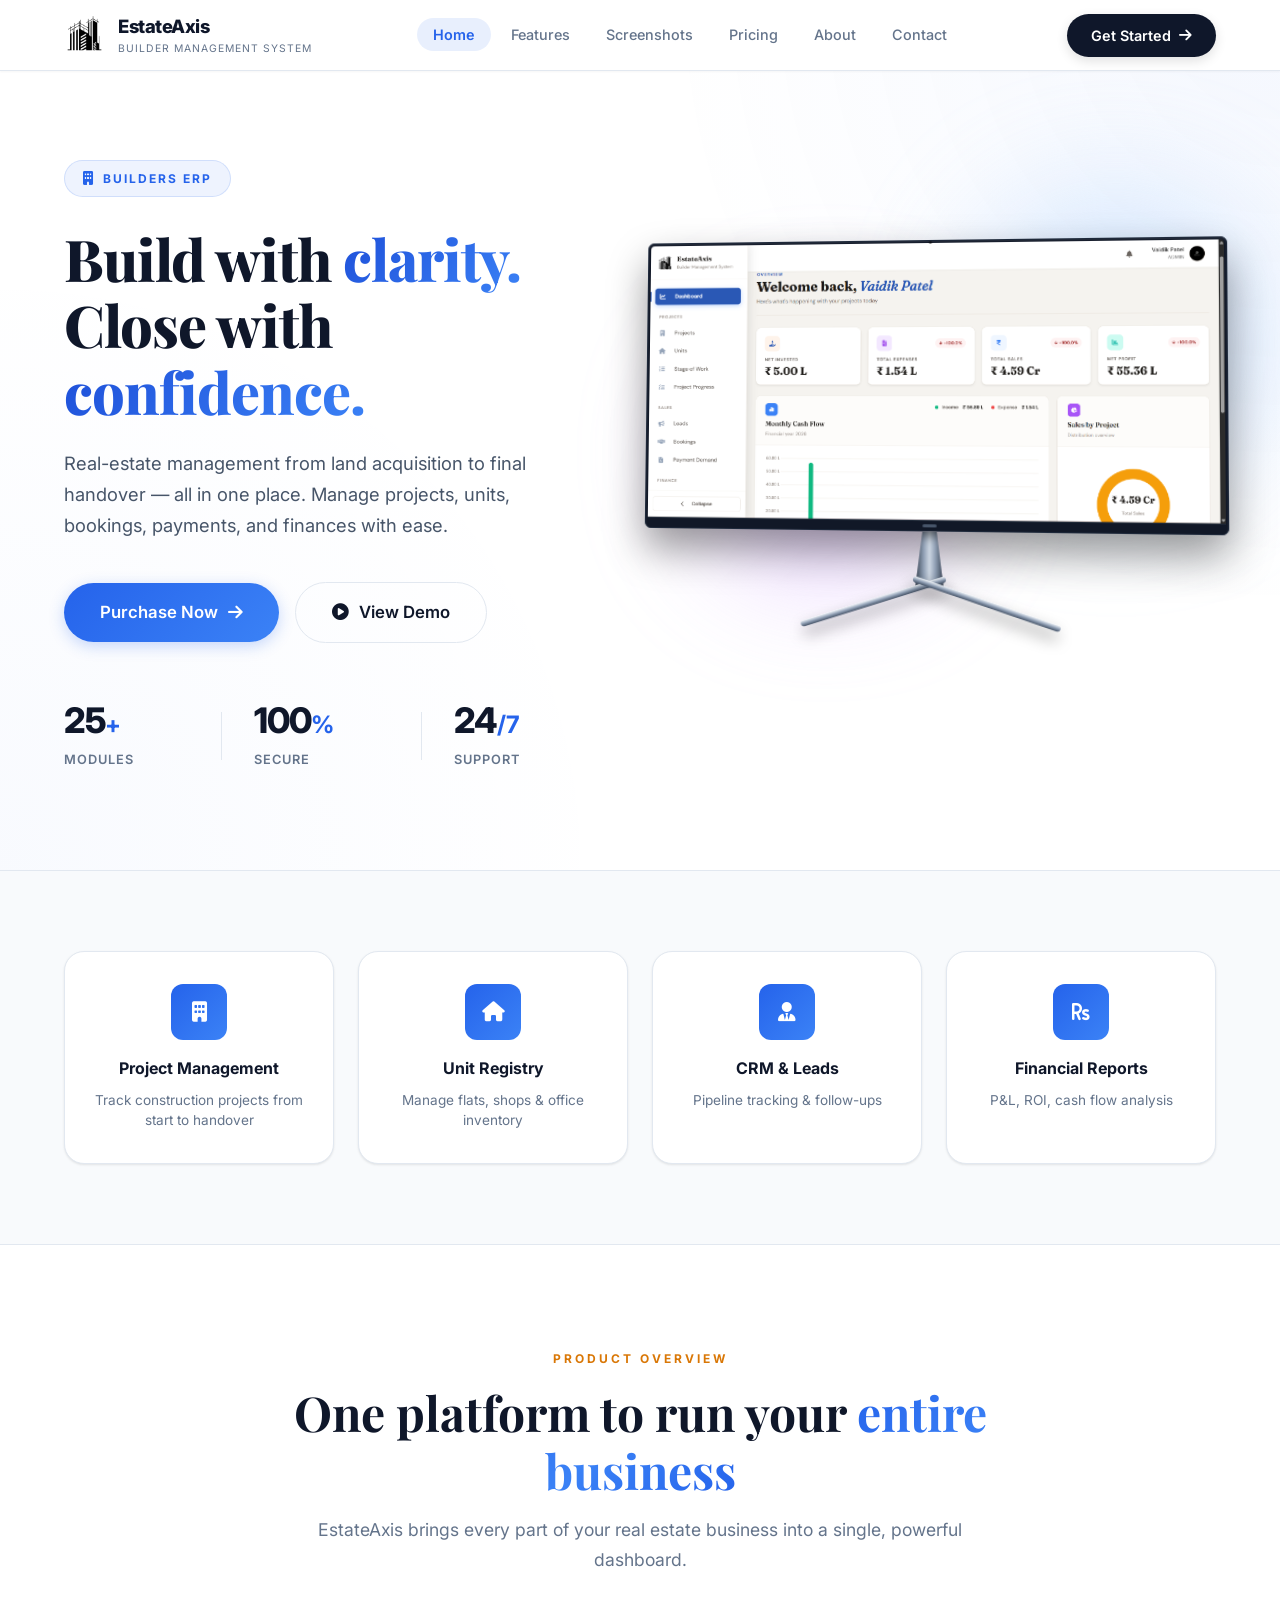
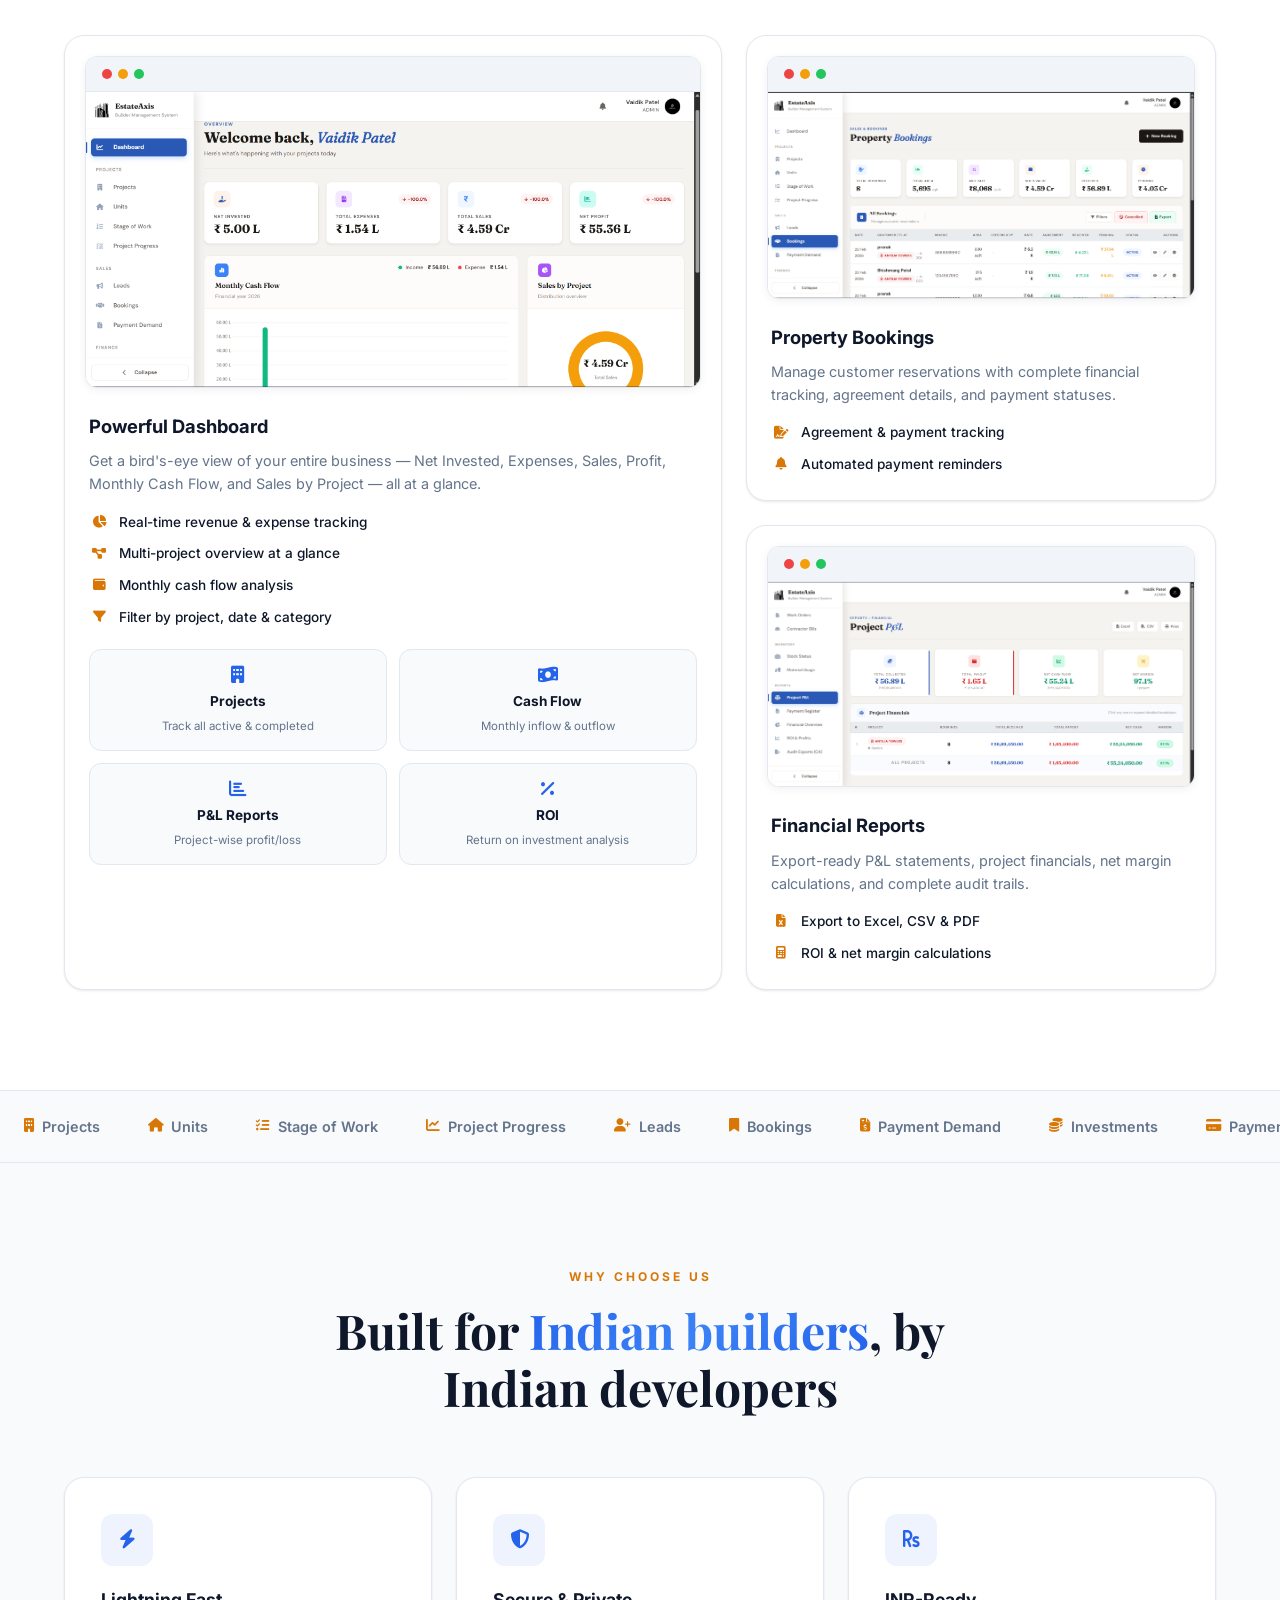
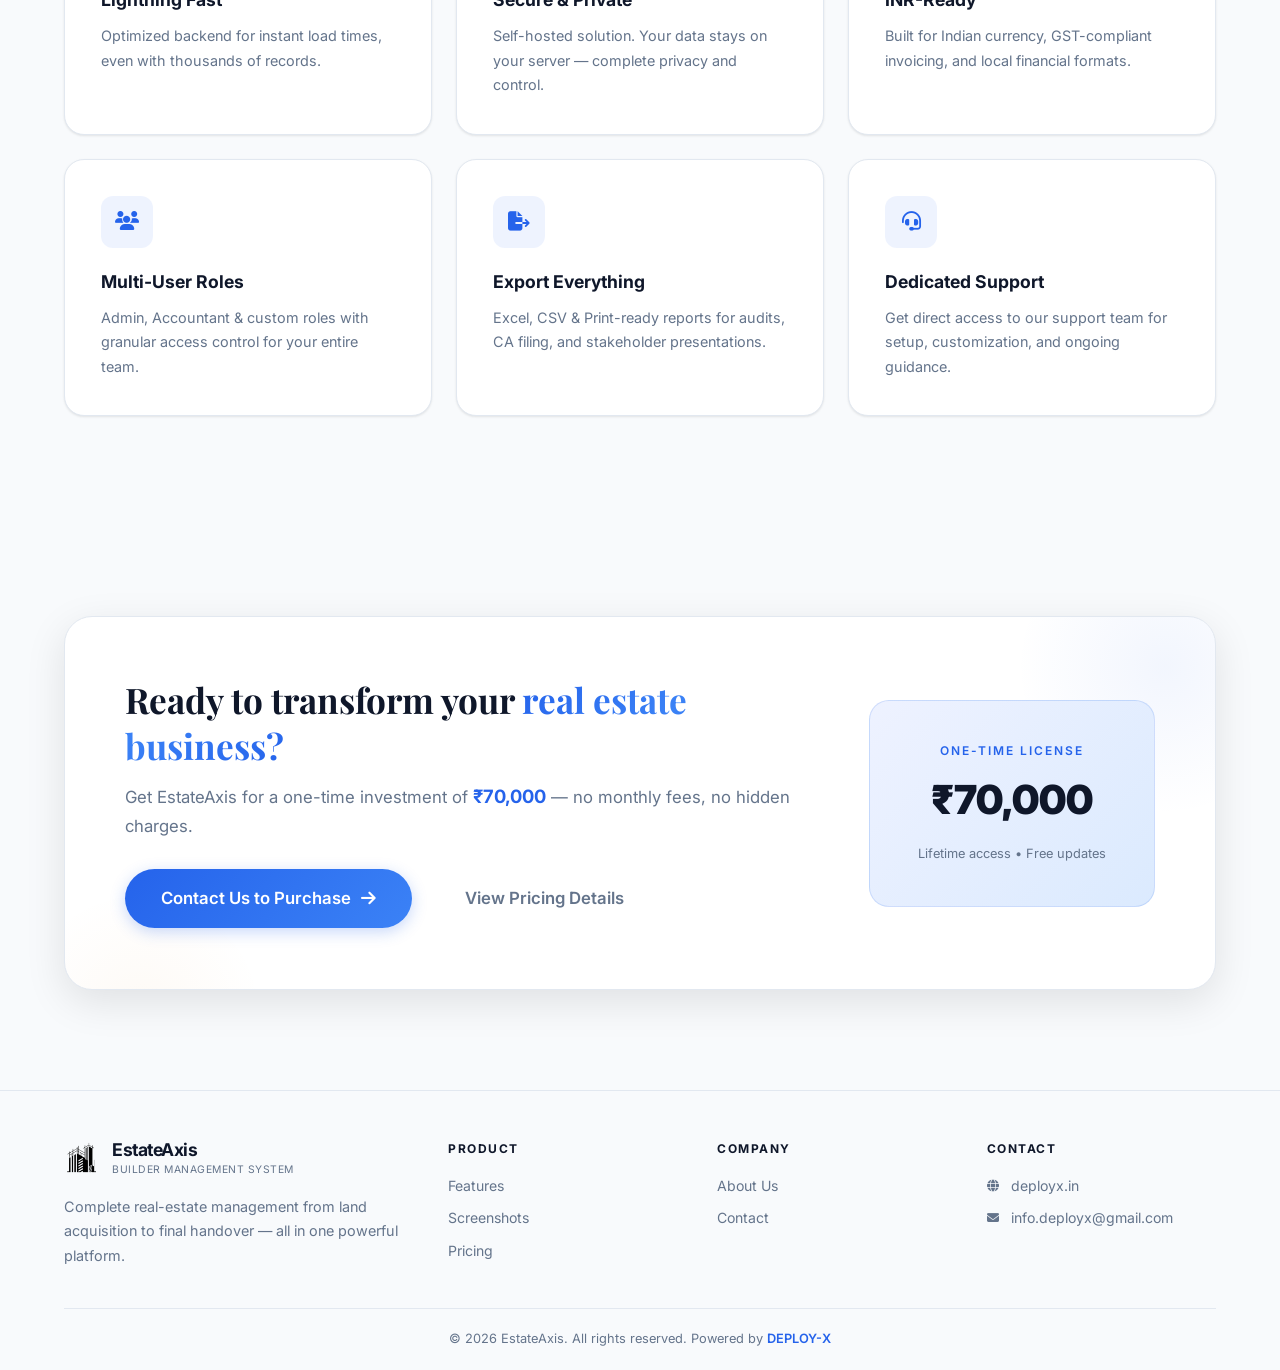
==== index.html @ f469ba67 "feat: complete UI redesign, SEO enhancements, and 3D monitor mockup" ====
<!DOCTYPE html>
<html lang="en">

<head>
    <meta charset="UTF-8">
    <meta name="viewport" content="width=device-width, initial-scale=1.0">
    <title>EstateAxis — Best Builder Management System & Real Estate ERP Software</title>
    <meta name="description"
        content="EstateAxis is the ultimate Builder Management System and Real Estate ERP. Manage construction projects, units, CRM bookings, and finances with our top-rated builders software.">
    <meta name="keywords"
        content="builder management system, realestate management system, builders software, builders erp, real estate erp, realestate erp, construction erp, property management software, real estate CRM, DEPLOY-X, EstateAxis">
    <meta name="author" content="DEPLOY-X">
    <meta name="robots" content="index, follow, max-image-preview:large, max-snippet:-1, max-video-preview:-1">

    <!-- Open Graph / Facebook -->
    <meta property="og:type" content="website">
    <meta property="og:url" content="https://deployx.in/">
    <meta property="og:title" content="EstateAxis — Best Builder Management System & Real Estate ERP Software">
    <meta property="og:description"
        content="EstateAxis is the ultimate Builder Management System and Real Estate ERP. Manage construction projects, units, CRM bookings, and finances with our top-rated builders software.">
    <meta property="og:image" content="https://deployx.in/images/Screenshot%202026-03-02%20122016.png">

    <!-- Twitter -->
    <meta property="twitter:card" content="summary_large_image">
    <meta property="twitter:url" content="https://deployx.in/">
    <meta property="twitter:title" content="EstateAxis — Best Builder Management System & Real Estate ERP Software">
    <meta property="twitter:description"
        content="EstateAxis is the ultimate Builder Management System and Real Estate ERP. Manage construction projects, units, CRM bookings, and finances with our top-rated builders software.">
    <meta property="twitter:image" content="https://deployx.in/images/Screenshot%202026-03-02%20122016.png">

    <link rel="canonical" href="https://deployx.in/">
    <link rel="icon" href="images/logo.png" type="image/png">
    <link
        href="https://fonts.googleapis.com/css2?family=Inter:wght@300;400;500;600;700;800;900&family=Playfair+Display:ital,wght@0,400;0,700;1,400;1,700&display=swap"
        rel="stylesheet">
    <link rel="stylesheet" href="https://cdnjs.cloudflare.com/ajax/libs/font-awesome/6.5.1/css/all.min.css">
    <link rel="stylesheet" href="css/style.css">
    <link rel="stylesheet" href="css/home.css">
</head>

<body>
    <!-- Navigation -->
    <nav class="navbar" id="navbar">
        <div class="container nav-container">
            <a href="index.html" class="nav-brand">
                <img src="images/logo.png" alt="EstateAxis Logo" class="nav-logo">
                <div class="nav-brand-text">
                    <span class="brand-name">EstateAxis</span>
                    <span class="brand-tagline">Builder Management System</span>
                </div>
            </a>
            <button class="nav-toggle" id="navToggle" aria-label="Toggle navigation">
                <span></span><span></span><span></span>
            </button>
            <ul class="nav-links" id="navLinks">
                <li><a href="index.html" class="active">Home</a></li>
                <li><a href="features.html">Features</a></li>
                <li><a href="screenshots.html">Screenshots</a></li>
                <li><a href="pricing.html">Pricing</a></li>
                <li><a href="about.html">About</a></li>
                <li><a href="contact.html">Contact</a></li>
            </ul>
            <a href="contact.html" class="nav-cta">Get Started <i class="fas fa-arrow-right"></i></a>
        </div>
    </nav>

    <!-- Hero Section -->
    <!-- Hero Section -->
    <section class="hero-split" id="hero">
        <div class="hero-split-container container">
            <!-- Left Content -->
            <div class="hero-split-content" data-aos="fade-right">
                <div class="hero-badge">
                    <i class="fas fa-building"></i>
                    <span>BUILDERS ERP</span>
                </div>
                <h1 class="hero-title">
                    Build with <span class="text-gradient">clarity.</span><br>
                    Close with <span class="text-gradient">confidence.</span>
                </h1>
                <p class="hero-subtitle">
                    Real-estate management from land acquisition to final handover — all in one place.
                    Manage projects, units, bookings, payments, and finances with ease.
                </p>
                <div class="hero-actions">
                    <a href="contact.html" class="btn btn-primary btn-lg">
                        <span>Purchase Now</span>
                        <i class="fas fa-arrow-right"></i>
                    </a>
                    <a href="screenshots.html" class="btn btn-outline btn-lg">
                        <i class="fas fa-play-circle"></i>
                        <span>View Demo</span>
                    </a>
                </div>
                <div class="hero-stats">
                    <div class="hero-stat">
                        <span class="stat-number" data-target="25">0</span><span class="stat-suffix">+</span>
                        <span class="stat-label">Modules</span>
                    </div>
                    <div class="hero-stat-divider"></div>
                    <div class="hero-stat">
                        <span class="stat-number" data-target="100">0</span><span class="stat-suffix">%</span>
                        <span class="stat-label">Secure</span>
                    </div>
                    <div class="hero-stat-divider"></div>
                    <div class="hero-stat">
                        <span class="stat-number" data-target="24">0</span><span class="stat-suffix">/7</span>
                        <span class="stat-label">Support</span>
                    </div>
                </div>
            </div>

            <!-- Right Visual -->
            <div class="hero-split-visual" data-aos="fade-left" data-aos-delay="200">
                <div class="desktop-mockup">
                    <div class="desktop-screen">
                        <div class="desktop-camera"></div>
                        <img src="images/Screenshot 2026-03-02 122016.png" alt="EstateAxis Dashboard Preview"
                            class="dashboard-img">
                        <div class="desktop-bottom-bezel">
                            <div class="desktop-logo-small"></div>
                        </div>
                    </div>
                    <div class="desktop-stand-wrapper">
                        <div class="desktop-stand"></div>
                        <div class="desktop-base-v">
                            <div class="base-leg left"></div>
                            <div class="base-leg right"></div>
                        </div>
                    </div>
                </div>
                <!-- Decorative background elements -->
                <div class="hero-blob hero-blob-1"></div>
                <div class="hero-blob hero-blob-2"></div>
            </div>
        </div>
    </section>

    <!-- Quick Features Strip -->
    <section class="features-strip">
        <div class="container">
            <div class="strip-grid">
                <div class="strip-item" data-aos="fade-up" data-delay="0">
                    <div class="strip-icon"><i class="fas fa-building"></i></div>
                    <h3>Project Management</h3>
                    <p>Track construction projects from start to handover</p>
                </div>
                <div class="strip-item" data-aos="fade-up" data-delay="100">
                    <div class="strip-icon"><i class="fas fa-home"></i></div>
                    <h3>Unit Registry</h3>
                    <p>Manage flats, shops & office inventory</p>
                </div>
                <div class="strip-item" data-aos="fade-up" data-delay="200">
                    <div class="strip-icon"><i class="fas fa-user-tie"></i></div>
                    <h3>CRM & Leads</h3>
                    <p>Pipeline tracking & follow-ups</p>
                </div>
                <div class="strip-item" data-aos="fade-up" data-delay="300">
                    <div class="strip-icon"><i class="fas fa-rupee-sign"></i></div>
                    <h3>Financial Reports</h3>
                    <p>P&L, ROI, cash flow analysis</p>
                </div>
            </div>
        </div>
    </section>

    <!-- Product Showcase -->
    <section class="product-showcase" id="showcase">
        <div class="container">
            <div class="section-header">
                <span class="section-label">PRODUCT OVERVIEW</span>
                <h2 class="section-title">One platform to run your <span class="text-gradient">entire business</span>
                </h2>
                <p class="section-desc">EstateAxis brings every part of your real estate business into a single,
                    powerful dashboard.</p>
            </div>
            <div class="showcase-grid">
                <div class="showcase-card showcase-card-large" data-aos="fade-right">
                    <div class="showcase-img-wrapper">
                        <div class="browser-frame">
                            <div class="browser-dots"><span></span><span></span><span></span></div>
                            <img src="images/Screenshot 2026-03-02 122016.png" alt="EstateAxis Dashboard"
                                loading="lazy">
                        </div>
                    </div>
                    <div class="showcase-card-content">
                        <h3>Powerful Dashboard</h3>
                        <p>Get a bird's-eye view of your entire business — Net Invested, Expenses, Sales, Profit,
                            Monthly Cash Flow, and Sales by Project — all at a glance.</p>
                        <ul class="showcase-features">
                            <li><i class="fas fa-chart-pie"></i> Real-time revenue & expense tracking</li>
                            <li><i class="fas fa-project-diagram"></i> Multi-project overview at a glance</li>
                            <li><i class="fas fa-wallet"></i> Monthly cash flow analysis</li>
                            <li><i class="fas fa-filter"></i> Filter by project, date & category</li>
                        </ul>
                        <div class="showcase-metrics">
                            <div class="metric-box">
                                <i class="fas fa-building"></i>
                                <span class="metric-value">Projects</span>
                                <span class="metric-desc">Track all active & completed</span>
                            </div>
                            <div class="metric-box">
                                <i class="fas fa-money-bill-wave"></i>
                                <span class="metric-value">Cash Flow</span>
                                <span class="metric-desc">Monthly inflow & outflow</span>
                            </div>
                            <div class="metric-box">
                                <i class="fas fa-chart-bar"></i>
                                <span class="metric-value">P&L Reports</span>
                                <span class="metric-desc">Project-wise profit/loss</span>
                            </div>
                            <div class="metric-box">
                                <i class="fas fa-percentage"></i>
                                <span class="metric-value">ROI</span>
                                <span class="metric-desc">Return on investment analysis</span>
                            </div>
                        </div>
                    </div>
                </div>
                <div class="showcase-card" data-aos="fade-left" data-delay="100">
                    <div class="showcase-img-wrapper">
                        <div class="browser-frame">
                            <div class="browser-dots"><span></span><span></span><span></span></div>
                            <img src="images/Screenshot 2026-03-02 122354.png" alt="Property Bookings" loading="lazy">
                        </div>
                    </div>
                    <div class="showcase-card-content">
                        <h3>Property Bookings</h3>
                        <p>Manage customer reservations with complete financial tracking, agreement details, and payment
                            statuses.</p>
                        <ul class="showcase-features">
                            <li><i class="fas fa-file-signature"></i> Agreement & payment tracking</li>
                            <li><i class="fas fa-bell"></i> Automated payment reminders</li>
                        </ul>
                    </div>
                </div>
                <div class="showcase-card" data-aos="fade-left" data-delay="200">
                    <div class="showcase-img-wrapper">
                        <div class="browser-frame">
                            <div class="browser-dots"><span></span><span></span><span></span></div>
                            <img src="images/Screenshot 2026-03-02 122546.png" alt="Project P&L" loading="lazy">
                        </div>
                    </div>
                    <div class="showcase-card-content">
                        <h3>Financial Reports</h3>
                        <p>Export-ready P&L statements, project financials, net margin calculations, and complete audit
                            trails.</p>
                        <ul class="showcase-features">
                            <li><i class="fas fa-file-excel"></i> Export to Excel, CSV & PDF</li>
                            <li><i class="fas fa-calculator"></i> ROI & net margin calculations</li>
                        </ul>
                    </div>
                </div>
            </div>
        </div>
    </section>

    <!-- Modules Marquee -->
    <section class="modules-marquee">
        <div class="marquee-track">
            <div class="marquee-content">
                <span><i class="fas fa-building"></i> Projects</span>
                <span><i class="fas fa-home"></i> Units</span>
                <span><i class="fas fa-tasks"></i> Stage of Work</span>
                <span><i class="fas fa-chart-line"></i> Project Progress</span>
                <span><i class="fas fa-user-plus"></i> Leads</span>
                <span><i class="fas fa-bookmark"></i> Bookings</span>
                <span><i class="fas fa-file-invoice-dollar"></i> Payment Demand</span>
                <span><i class="fas fa-coins"></i> Investments</span>
                <span><i class="fas fa-credit-card"></i> Payments</span>
                <span><i class="fas fa-receipt"></i> Accounts & Expenses</span>
                <span><i class="fas fa-university"></i> Bank Accounts</span>
                <span><i class="fas fa-shopping-cart"></i> Procurement</span>
                <span><i class="fas fa-truck"></i> Delivery Challans</span>
                <span><i class="fas fa-file-alt"></i> Vendor Bills</span>
                <span><i class="fas fa-hard-hat"></i> Work Orders</span>
                <span><i class="fas fa-file-invoice"></i> Contractor Bills</span>
                <span><i class="fas fa-boxes"></i> Stock Status</span>
                <span><i class="fas fa-clipboard-list"></i> Material Usage</span>
                <span><i class="fas fa-chart-bar"></i> Project P&L</span>
                <span><i class="fas fa-money-check-alt"></i> Payment Register</span>
                <span><i class="fas fa-calculator"></i> ROI & Profits</span>
                <span><i class="fas fa-file-export"></i> Audit Exports</span>
                <span><i class="fas fa-users-cog"></i> User Management</span>
                <span><i class="fas fa-cog"></i> Company Settings</span>
            </div>
            <div class="marquee-content" aria-hidden="true">
                <span><i class="fas fa-building"></i> Projects</span>
                <span><i class="fas fa-home"></i> Units</span>
                <span><i class="fas fa-tasks"></i> Stage of Work</span>
                <span><i class="fas fa-chart-line"></i> Project Progress</span>
                <span><i class="fas fa-user-plus"></i> Leads</span>
                <span><i class="fas fa-bookmark"></i> Bookings</span>
                <span><i class="fas fa-file-invoice-dollar"></i> Payment Demand</span>
                <span><i class="fas fa-coins"></i> Investments</span>
                <span><i class="fas fa-credit-card"></i> Payments</span>
                <span><i class="fas fa-receipt"></i> Accounts & Expenses</span>
                <span><i class="fas fa-university"></i> Bank Accounts</span>
                <span><i class="fas fa-shopping-cart"></i> Procurement</span>
                <span><i class="fas fa-truck"></i> Delivery Challans</span>
                <span><i class="fas fa-file-alt"></i> Vendor Bills</span>
                <span><i class="fas fa-hard-hat"></i> Work Orders</span>
                <span><i class="fas fa-file-invoice"></i> Contractor Bills</span>
                <span><i class="fas fa-boxes"></i> Stock Status</span>
                <span><i class="fas fa-clipboard-list"></i> Material Usage</span>
                <span><i class="fas fa-chart-bar"></i> Project P&L</span>
                <span><i class="fas fa-money-check-alt"></i> Payment Register</span>
                <span><i class="fas fa-calculator"></i> ROI & Profits</span>
                <span><i class="fas fa-file-export"></i> Audit Exports</span>
                <span><i class="fas fa-users-cog"></i> User Management</span>
                <span><i class="fas fa-cog"></i> Company Settings</span>
            </div>
        </div>
    </section>

    <!-- Why EstateAxis -->
    <section class="why-section" id="why">
        <div class="container">
            <div class="section-header">
                <span class="section-label">WHY CHOOSE US</span>
                <h2 class="section-title">Built for <span class="text-gradient">Indian builders</span>, by Indian
                    developers</h2>
            </div>
            <div class="why-grid">
                <div class="why-card" data-aos="fade-up">
                    <div class="why-icon"><i class="fas fa-bolt"></i></div>
                    <h3>Lightning Fast</h3>
                    <p>Optimized backend for instant load times, even with thousands of records.</p>
                </div>
                <div class="why-card" data-aos="fade-up" data-delay="100">
                    <div class="why-icon"><i class="fas fa-shield-alt"></i></div>
                    <h3>Secure & Private</h3>
                    <p>Self-hosted solution. Your data stays on your server — complete privacy and control.</p>
                </div>
                <div class="why-card" data-aos="fade-up" data-delay="200">
                    <div class="why-icon"><i class="fas fa-rupee-sign"></i></div>
                    <h3>INR-Ready</h3>
                    <p>Built for Indian currency, GST-compliant invoicing, and local financial formats.</p>
                </div>
                <div class="why-card" data-aos="fade-up" data-delay="300">
                    <div class="why-icon"><i class="fas fa-users"></i></div>
                    <h3>Multi-User Roles</h3>
                    <p>Admin, Accountant & custom roles with granular access control for your entire team.</p>
                </div>
                <div class="why-card" data-aos="fade-up" data-delay="400">
                    <div class="why-icon"><i class="fas fa-file-export"></i></div>
                    <h3>Export Everything</h3>
                    <p>Excel, CSV & Print-ready reports for audits, CA filing, and stakeholder presentations.</p>
                </div>
                <div class="why-card" data-aos="fade-up" data-delay="500">
                    <div class="why-icon"><i class="fas fa-headset"></i></div>
                    <h3>Dedicated Support</h3>
                    <p>Get direct access to our support team for setup, customization, and ongoing guidance.</p>
                </div>
            </div>
        </div>
    </section>

    <!-- CTA Section -->
    <section class="cta-section">
        <div class="container">
            <div class="cta-card">
                <div class="cta-content">
                    <h2>Ready to transform your <span class="text-gradient">real estate business?</span></h2>
                    <p>Get EstateAxis for a one-time investment of <strong>₹70,000</strong> — no monthly fees, no hidden
                        charges.</p>
                    <div class="cta-actions">
                        <a href="contact.html" class="btn btn-primary btn-lg">
                            <span>Contact Us to Purchase</span>
                            <i class="fas fa-arrow-right"></i>
                        </a>
                        <a href="pricing.html" class="btn btn-ghost btn-lg">View Pricing Details</a>
                    </div>
                </div>
                <div class="cta-visual">
                    <div class="cta-price-card">
                        <span class="price-label">One-Time License</span>
                        <div class="price-amount">₹70,000</div>
                        <span class="price-note">Lifetime access • Free updates</span>
                    </div>
                </div>
            </div>
        </div>
    </section>

    <!-- Footer -->
    <footer class="footer" id="footer">
        <div class="container">
            <div class="footer-grid">
                <div class="footer-brand">
                    <div class="footer-logo">
                        <img src="images/logo.png" alt="EstateAxis">
                        <div>
                            <span class="brand-name">EstateAxis</span>
                            <span class="brand-tagline">Builder Management System</span>
                        </div>
                    </div>
                    <p>Complete real-estate management from land acquisition to final handover — all in one powerful
                        platform.</p>
                </div>
                <div class="footer-links-group">
                    <h4>Product</h4>
                    <ul>
                        <li><a href="features.html">Features</a></li>
                        <li><a href="screenshots.html">Screenshots</a></li>
                        <li><a href="pricing.html">Pricing</a></li>
                    </ul>
                </div>
                <div class="footer-links-group">
                    <h4>Company</h4>
                    <ul>
                        <li><a href="about.html">About Us</a></li>
                        <li><a href="contact.html">Contact</a></li>
                    </ul>
                </div>
                <div class="footer-links-group">
                    <h4>Contact</h4>
                    <ul>
                        <li><a href="https://deployx.in" target="_blank"><i class="fas fa-globe"></i> deployx.in</a>
                        </li>
                        <li><a href="mailto:info.deployx@gmail.com"><i class="fas fa-envelope"></i>
                                info.deployx@gmail.com</a>
                        </li>
                    </ul>
                </div>
            </div>
            <div class="footer-bottom">
                <p>&copy; 2026 EstateAxis. All rights reserved. Powered by <a href="https://deployx.in"
                        target="_blank">DEPLOY-X</a></p>
            </div>
        </div>
    </footer>

    <script src="js/main.js"></script>
</body>

</html>
---- css/style.css ----
/* ===== CSS DESIGN SYSTEM - EstateAxis (Light Theme) ===== */
@import url('https://fonts.googleapis.com/css2?family=Inter:wght@300;400;500;600;700;800;900&family=Playfair+Display:ital,wght@0,400;0,700;1,400;1,700&display=swap');

:root {
    /* Color Palette - Matched to EstateAxis Software */
    --color-primary: #2563EB;
    --color-primary-dark: #1d4ed8;
    --color-primary-light: #3b82f6;
    --color-accent: #D97706;
    --color-accent-dark: #b45309;
    --color-accent-light: #f59e0b;

    --color-dark: #0f172a;
    --color-dark-2: #1e293b;
    --color-dark-3: #334155;
    --color-dark-4: #475569;

    --color-white: #ffffff;
    --color-light: #f8fafc;
    --color-light-2: #f1f5f9;
    --color-light-3: #e2e8f0;
    --color-light-4: #cbd5e1;

    --color-text: #1e293b;
    --color-text-secondary: #475569;
    --color-text-muted: #64748b;
    --color-text-light: #94a3b8;

    --color-success: #16a34a;
    --color-warning: #d97706;
    --color-danger: #dc2626;

    --color-border: #e2e8f0;
    --color-border-light: #f1f5f9;

    /* Gradients */
    --gradient-primary: linear-gradient(135deg, #2563EB 0%, #3b82f6 100%);
    --gradient-accent: linear-gradient(135deg, #D97706 0%, #f59e0b 100%);
    --gradient-hero-overlay: linear-gradient(180deg, rgba(15, 23, 42, 0.6) 0%, rgba(37, 99, 235, 0.35) 40%, rgba(15, 23, 42, 0.7) 100%);
    --gradient-text: linear-gradient(135deg, #2563EB 0%, #3b82f6 50%, #2563EB 100%);
    --gradient-subtle: linear-gradient(180deg, #f8fafc 0%, #ffffff 100%);

    /* Typography */
    --font-primary: 'Inter', -apple-system, BlinkMacSystemFont, sans-serif;
    --font-display: 'Playfair Display', Georgia, serif;

    /* Spacing */
    --section-padding: 100px 0;
    --container-max: 1200px;
    --container-padding: 0 24px;

    /* Borders */
    --radius-sm: 8px;
    --radius-md: 12px;
    --radius-lg: 20px;
    --radius-xl: 28px;
    --radius-full: 100px;

    /* Shadows */
    --shadow-xs: 0 1px 2px rgba(0, 0, 0, 0.04);
    --shadow-sm: 0 2px 8px rgba(0, 0, 0, 0.06);
    --shadow-md: 0 4px 16px rgba(0, 0, 0, 0.08);
    --shadow-lg: 0 12px 40px rgba(0, 0, 0, 0.1);
    --shadow-xl: 0 20px 60px rgba(0, 0, 0, 0.12);
    --shadow-card: 0 1px 3px rgba(0, 0, 0, 0.06), 0 1px 2px rgba(0, 0, 0, 0.04);
    --shadow-card-hover: 0 10px 30px rgba(0, 0, 0, 0.08);
    --shadow-glow: 0 0 30px rgba(37, 99, 235, 0.12);
    --shadow-glow-accent: 0 0 30px rgba(217, 119, 6, 0.1);

    /* Transitions */
    --transition-fast: 0.2s cubic-bezier(0.4, 0, 0.2, 1);
    --transition-base: 0.3s cubic-bezier(0.4, 0, 0.2, 1);
    --transition-smooth: 0.5s cubic-bezier(0.4, 0, 0.2, 1);
    --transition-spring: 0.6s cubic-bezier(0.34, 1.56, 0.64, 1);
}

/* ===== RESET & BASE ===== */
*,
*::before,
*::after {
    margin: 0;
    padding: 0;
    box-sizing: border-box;
}

html {
    scroll-behavior: smooth;
    font-size: 16px;
    -webkit-font-smoothing: antialiased;
    -moz-osx-font-smoothing: grayscale;
}

body {
    font-family: var(--font-primary);
    background: var(--color-white);
    color: var(--color-text);
    line-height: 1.6;
    overflow-x: hidden;
}

img {
    max-width: 100%;
    height: auto;
    display: block;
}

a {
    text-decoration: none;
    color: inherit;
    transition: var(--transition-base);
}

ul {
    list-style: none;
}

.container {
    max-width: var(--container-max);
    margin: 0 auto;
    padding: var(--container-padding);
}

/* ===== TEXT UTILITIES ===== */
.text-gradient {
    background: var(--gradient-text);
    -webkit-background-clip: text;
    -webkit-text-fill-color: transparent;
    background-clip: text;
}

.section-header {
    text-align: center;
    max-width: 700px;
    margin: 0 auto 60px;
}

.section-label {
    display: inline-block;
    font-size: 0.75rem;
    font-weight: 700;
    letter-spacing: 3px;
    text-transform: uppercase;
    color: var(--color-accent);
    margin-bottom: 16px;
}

.section-title {
    font-family: var(--font-display);
    font-size: clamp(2rem, 4vw, 3rem);
    font-weight: 700;
    line-height: 1.2;
    color: var(--color-dark);
    margin-bottom: 16px;
}

.section-desc {
    font-size: 1.1rem;
    color: var(--color-text-muted);
    line-height: 1.7;
}

/* ===== BUTTONS ===== */
.btn {
    display: inline-flex;
    align-items: center;
    gap: 10px;
    padding: 14px 28px;
    border-radius: var(--radius-full);
    font-family: var(--font-primary);
    font-weight: 600;
    font-size: 0.95rem;
    border: none;
    cursor: pointer;
    transition: var(--transition-base);
    position: relative;
    overflow: hidden;
}

.btn-primary {
    background: var(--gradient-primary);
    color: #fff;
    box-shadow: 0 4px 15px rgba(37, 99, 235, 0.25);
}

.btn-primary:hover {
    transform: translateY(-2px);
    box-shadow: 0 8px 25px rgba(37, 99, 235, 0.35);
}

.btn-outline {
    background: transparent;
    color: var(--color-dark);
    border: 1.5px solid var(--color-border);
}

.btn-outline:hover {
    background: var(--color-light);
    border-color: var(--color-light-3);
    transform: translateY(-2px);
}

.btn-ghost {
    background: transparent;
    color: var(--color-text-secondary);
    border: 1.5px solid transparent;
}

.btn-ghost:hover {
    color: var(--color-primary);
}

.btn-accent {
    background: var(--gradient-accent);
    color: #fff;
    font-weight: 700;
    box-shadow: 0 4px 15px rgba(217, 119, 6, 0.25);
}

.btn-accent:hover {
    transform: translateY(-2px);
    box-shadow: 0 8px 25px rgba(217, 119, 6, 0.35);
}

.btn-lg {
    padding: 16px 36px;
    font-size: 1.05rem;
}

/* ===== NAVBAR ===== */
.navbar {
    position: fixed;
    top: 0;
    left: 0;
    right: 0;
    z-index: 1000;
    padding: 12px 0;
    background: rgba(255, 255, 255, 0.95);
    backdrop-filter: blur(20px);
    -webkit-backdrop-filter: blur(20px);
    border-bottom: 1px solid var(--color-border);
    box-shadow: var(--shadow-xs);
    transition: var(--transition-smooth);
}

.navbar.scrolled {
    background: rgba(255, 255, 255, 0.98);
    backdrop-filter: blur(24px);
    -webkit-backdrop-filter: blur(24px);
    box-shadow: var(--shadow-sm);
    padding: 8px 0;
}

.nav-container {
    display: flex;
    align-items: center;
    justify-content: space-between;
}

.nav-brand {
    display: flex;
    align-items: center;
    gap: 12px;
}

.nav-logo {
    width: 42px;
    height: 42px;
    object-fit: contain;
}

.nav-brand-text {
    display: flex;
    flex-direction: column;
}

.brand-name {
    font-weight: 800;
    font-size: 1.15rem;
    color: var(--color-dark);
    letter-spacing: -0.5px;
}

.brand-tagline {
    font-size: 0.65rem;
    color: var(--color-text-muted);
    text-transform: uppercase;
    letter-spacing: 1px;
}

.nav-links {
    display: flex;
    align-items: center;
    gap: 4px;
}

.nav-links a {
    padding: 8px 16px;
    font-size: 0.9rem;
    font-weight: 500;
    color: var(--color-text-muted);
    border-radius: var(--radius-full);
    transition: var(--transition-fast);
}

.nav-links a:hover {
    color: var(--color-primary);
    background: rgba(37, 99, 235, 0.06);
}

.nav-links a.active {
    color: var(--color-primary);
    background: rgba(37, 99, 235, 0.1);
    font-weight: 600;
}

.nav-cta {
    display: inline-flex;
    align-items: center;
    gap: 8px;
    padding: 10px 24px;
    background: var(--color-dark);
    color: #fff;
    font-weight: 600;
    font-size: 0.9rem;
    border-radius: var(--radius-full);
    box-shadow: 0 4px 12px rgba(0, 0, 0, 0.12);
    transition: var(--transition-base);
}

.nav-cta:hover {
    background: var(--color-dark-2);
    transform: translateY(-1px);
    box-shadow: 0 6px 20px rgba(0, 0, 0, 0.18);
}

.nav-toggle {
    display: none;
    flex-direction: column;
    gap: 5px;
    background: none;
    border: none;
    cursor: pointer;
    padding: 4px;
    z-index: 1001;
}

.nav-toggle span {
    width: 24px;
    height: 2px;
    background: var(--color-dark);
    border-radius: 2px;
    transition: var(--transition-base);
}

/* ===== FOOTER ===== */
.footer {
    background: var(--color-light);
    border-top: 1px solid var(--color-border);
    padding: 48px 0 0;
}

.footer-grid {
    display: grid;
    grid-template-columns: 1.5fr 1fr 1fr 1fr;
    gap: 40px;
    padding-bottom: 40px;
}

.footer-brand p {
    color: var(--color-text-muted);
    margin-top: 16px;
    font-size: 0.9rem;
    line-height: 1.7;
}

.footer-logo {
    display: flex;
    align-items: center;
    gap: 12px;
}

.footer-logo img {
    width: 36px;
    height: 36px;
    object-fit: contain;
}

.footer-logo div {
    display: flex;
    flex-direction: column;
}

.footer-logo .brand-name {
    font-size: 1.1rem;
    font-weight: 700;
    color: var(--color-dark);
    display: block;
    line-height: 1.3;
}

.footer-logo .brand-tagline {
    font-size: 0.65rem;
    color: var(--color-text-muted);
    display: block;
    letter-spacing: 0.5px;
}

.footer-social {
    display: flex;
    gap: 10px;
    margin-top: 20px;
}

.footer-social a {
    width: 36px;
    height: 36px;
    display: flex;
    align-items: center;
    justify-content: center;
    border-radius: 50%;
    background: var(--color-white);
    border: 1px solid var(--color-border);
    color: var(--color-text-muted);
    font-size: 0.85rem;
    transition: var(--transition-base);
}

.footer-social a:hover {
    background: var(--color-primary);
    color: #fff;
    border-color: var(--color-primary);
    transform: translateY(-2px);
    box-shadow: 0 4px 12px rgba(37, 99, 235, 0.2);
}

.footer-links-group h4 {
    font-size: 0.75rem;
    font-weight: 700;
    text-transform: uppercase;
    letter-spacing: 1.5px;
    color: var(--color-dark);
    margin-bottom: 16px;
}

.footer-links-group ul {
    display: flex;
    flex-direction: column;
    gap: 10px;
}

.footer-links-group a {
    color: var(--color-text-muted);
    font-size: 0.88rem;
    display: flex;
    align-items: center;
    gap: 8px;
    transition: var(--transition-fast);
}

.footer-links-group a:hover {
    color: var(--color-primary);
}

.footer-links-group a i {
    font-size: 0.75rem;
    width: 16px;
}

.footer-bottom {
    border-top: 1px solid var(--color-border);
    padding: 20px 0;
    text-align: center;
    font-size: 0.8rem;
    color: var(--color-text-muted);
}

.footer-bottom a {
    color: var(--color-primary);
    font-weight: 600;
}

.footer-bottom a:hover {
    color: var(--color-primary-dark);
}

/* ===== CTA SECTION (Global - Light Theme) ===== */
.cta-section {
    padding: var(--section-padding);
    background: var(--color-light);
}

.cta-card {
    display: flex;
    align-items: center;
    justify-content: space-between;
    gap: 48px;
    padding: 60px;
    border-radius: var(--radius-xl);
    background: var(--color-white);
    border: 1px solid var(--color-border);
    box-shadow: var(--shadow-lg);
    position: relative;
    overflow: hidden;
}

.cta-card::before {
    content: '';
    position: absolute;
    top: -100px;
    right: -100px;
    width: 300px;
    height: 300px;
    border-radius: 50%;
    background: radial-gradient(circle, rgba(37, 99, 235, 0.06) 0%, transparent 70%);
}

.cta-card::after {
    content: '';
    position: absolute;
    bottom: -150px;
    left: -50px;
    width: 250px;
    height: 250px;
    border-radius: 50%;
    background: radial-gradient(circle, rgba(217, 119, 6, 0.04) 0%, transparent 70%);
}

.cta-content {
    flex: 1;
    position: relative;
    z-index: 1;
}

.cta-content h2 {
    font-family: var(--font-display);
    font-size: clamp(1.5rem, 3vw, 2.2rem);
    font-weight: 700;
    color: var(--color-dark);
    line-height: 1.3;
    margin-bottom: 12px;
}

.cta-content p {
    color: var(--color-text-muted);
    font-size: 1.05rem;
    margin-bottom: 28px;
    line-height: 1.7;
}

.cta-content strong {
    color: var(--color-primary);
    font-size: 1.15rem;
}

.cta-actions {
    display: flex;
    gap: 16px;
    flex-wrap: wrap;
    align-items: center;
}

.cta-card .btn-ghost {
    color: var(--color-text-muted);
}

.cta-card .btn-ghost:hover {
    color: var(--color-primary);
}

.cta-visual {
    position: relative;
    z-index: 1;
    flex-shrink: 0;
}

.cta-price-card {
    background: linear-gradient(135deg, #eef2ff 0%, #dbeafe 100%);
    border: 1px solid rgba(37, 99, 235, 0.15);
    border-radius: var(--radius-lg);
    padding: 40px 48px;
    text-align: center;
}

.price-label {
    font-size: 0.75rem;
    text-transform: uppercase;
    letter-spacing: 2px;
    color: var(--color-primary);
    display: block;
    margin-bottom: 8px;
    font-weight: 600;
}

.price-amount {
    font-size: 2.5rem;
    font-weight: 900;
    color: var(--color-dark);
    margin-bottom: 8px;
}

.price-note {
    font-size: 0.8rem;
    color: var(--color-text-muted);
}

/* ===== BROWSER FRAME ===== */
.browser-frame {
    background: var(--color-white);
    border-radius: var(--radius-md);
    overflow: hidden;
    border: 1px solid var(--color-border);
    box-shadow: var(--shadow-sm);
}

.browser-dots {
    display: flex;
    gap: 6px;
    padding: 12px 16px;
    background: var(--color-light-2);
    border-bottom: 1px solid var(--color-border);
}

.browser-dots span {
    width: 10px;
    height: 10px;
    border-radius: 50%;
}

.browser-dots span:nth-child(1) {
    background: #ef4444;
}

.browser-dots span:nth-child(2) {
    background: #f59e0b;
}

.browser-dots span:nth-child(3) {
    background: #22c55e;
}

.browser-frame img {
    width: 100%;
    display: block;
}

/* ===== ANIMATIONS ===== */
@keyframes fadeInUp {
    from {
        opacity: 0;
        transform: translateY(30px);
    }

    to {
        opacity: 1;
        transform: translateY(0);
    }
}

@keyframes fadeIn {
    from {
        opacity: 0;
    }

    to {
        opacity: 1;
    }
}

@keyframes slideInLeft {
    from {
        opacity: 0;
        transform: translateX(-40px);
    }

    to {
        opacity: 1;
        transform: translateX(0);
    }
}

@keyframes slideInRight {
    from {
        opacity: 0;
        transform: translateX(40px);
    }

    to {
        opacity: 1;
        transform: translateX(0);
    }
}

@keyframes float {

    0%,
    100% {
        transform: translateY(0);
    }

    50% {
        transform: translateY(-10px);
    }
}

@keyframes pulse-glow {

    0%,
    100% {
        box-shadow: 0 0 20px rgba(37, 99, 235, 0.15);
    }

    50% {
        box-shadow: 0 0 40px rgba(37, 99, 235, 0.25);
    }
}

[data-aos="fade-up"] {
    opacity: 0;
    transform: translateY(30px);
    transition: opacity 0.6s ease, transform 0.6s ease;
}

[data-aos="fade-left"] {
    opacity: 0;
    transform: translateX(30px);
    transition: opacity 0.6s ease, transform 0.6s ease;
}

[data-aos="fade-right"] {
    opacity: 0;
    transform: translateX(-30px);
    transition: opacity 0.6s ease, transform 0.6s ease;
}

[data-aos].aos-animate {
    opacity: 1;
    transform: translate(0, 0);
}

/* ===== RESPONSIVE ===== */
@media (max-width: 1024px) {
    .footer-grid {
        grid-template-columns: 1fr 1fr;
    }

    .cta-card {
        flex-direction: column;
        text-align: center;
        padding: 40px;
    }

    .cta-actions {
        justify-content: center;
    }
}

@media (max-width: 768px) {
    :root {
        --section-padding: 80px 0;
    }

    .nav-links,
    .nav-cta {
        display: none;
    }

    .nav-toggle {
        display: flex;
    }

    .nav-links.active {
        display: flex;
        flex-direction: column;
        position: fixed;
        top: 0;
        left: 0;
        right: 0;
        bottom: 0;
        background: rgba(255, 255, 255, 0.98);
        backdrop-filter: blur(20px);
        align-items: center;
        justify-content: center;
        gap: 8px;
        z-index: 999;
    }

    .nav-links.active a {
        font-size: 1.2rem;
        padding: 14px 32px;
        color: var(--color-dark);
    }

    .nav-links.active a:hover,
    .nav-links.active a.active {
        color: var(--color-primary);
        background: rgba(37, 99, 235, 0.08);
    }

    .footer-grid {
        grid-template-columns: 1fr;
        gap: 32px;
    }

    .section-header {
        margin-bottom: 40px;
    }
}

@media (max-width: 480px) {
    :root {
        --section-padding: 60px 0;
    }

    .section-title {
        font-size: 1.75rem;
    }
}
---- css/home.css ----
/* ===== HOME PAGE STYLES (Light Theme) ===== */

/* Split Hero Section */
.hero-split {
    position: relative;
    padding: 160px 0 100px;
    background: radial-gradient(circle at top right, rgba(37, 99, 235, 0.05), transparent 40%),
        radial-gradient(circle at bottom left, rgba(37, 99, 235, 0.03), transparent 40%);
    background-color: var(--color-white);
    overflow: hidden;
}

.hero-split-container {
    display: grid;
    grid-template-columns: 1fr 1.1fr;
    gap: 60px;
    align-items: center;
    position: relative;
    z-index: 2;
}

/* Left Content */
.hero-split-content {
    max-width: 600px;
}

.hero-badge {
    display: inline-flex;
    align-items: center;
    gap: 8px;
    padding: 8px 18px;
    border-radius: var(--radius-full);
    background: rgba(37, 99, 235, 0.08);
    border: 1px solid rgba(37, 99, 235, 0.15);
    font-size: 0.75rem;
    font-weight: 700;
    letter-spacing: 2px;
    text-transform: uppercase;
    color: var(--color-primary);
    margin-bottom: 28px;
}

.hero-badge i {
    font-size: 0.85rem;
}

.hero-title {
    font-family: var(--font-display);
    font-size: clamp(2.5rem, 4.5vw, 4.2rem);
    font-weight: 800;
    line-height: 1.15;
    color: var(--color-dark);
    margin-bottom: 24px;
    letter-spacing: -1px;
}

.hero-split-content .text-gradient {
    background: linear-gradient(135deg, #1d4ed8 0%, #3b82f6 100%);
    -webkit-background-clip: text;
    -webkit-text-fill-color: transparent;
    background-clip: text;
}

.hero-subtitle {
    font-size: 1.15rem;
    color: #475569;
    font-weight: 400;
    line-height: 1.7;
    margin-bottom: 40px;
    max-width: 540px;
}

.hero-actions {
    display: flex;
    align-items: center;
    gap: 16px;
    flex-wrap: wrap;
    margin-bottom: 60px;
}

.hero-stats {
    display: flex;
    align-items: center;
    gap: 32px;
}

.hero-stat {
    display: flex;
    flex-wrap: wrap;
    align-items: baseline;
}

.stat-number {
    font-size: 2.2rem;
    font-weight: 800;
    color: var(--color-dark);
    line-height: 1;
    letter-spacing: -1px;
}

.stat-suffix {
    font-size: 1.5rem;
    font-weight: 700;
    color: var(--color-primary);
}

.stat-label {
    width: 100%;
    font-size: 0.8rem;
    color: var(--color-text-muted);
    text-transform: uppercase;
    letter-spacing: 1px;
    margin-top: 6px;
    font-weight: 600;
}

.hero-stat-divider {
    width: 1px;
    height: 48px;
    background: var(--color-border);
}

/* Right Visual */
.hero-split-visual {
    position: relative;
    perspective: 1000px;
    margin-top: -160px;
}

.desktop-mockup {
    position: relative;
    z-index: 2;
    transform: rotateY(-5deg) rotateX(2deg) scale(1.02);
    transform-style: preserve-3d;
    transition: transform 0.5s cubic-bezier(0.4, 0, 0.2, 1);
    margin: 0 auto;
    width: 100%;
    max-width: 650px;
}

.hero-split-visual:hover .desktop-mockup {
    transform: rotateY(0) rotateX(0) scale(1.05);
}

.desktop-screen {
    background: #111827;
    /* ultra slim bezel */
    border-radius: 6px;
    padding: 2px 2px 0 2px;
    position: relative;
    border: 1px solid #1e293b;
    box-shadow: 0 20px 40px rgba(0, 0, 0, 0.4), inset 0 1px 2px rgba(255, 255, 255, 0.1);
}

.desktop-camera {
    width: 3px;
    height: 3px;
    background: #000;
    border-radius: 50%;
    position: absolute;
    top: 0;
    left: 50%;
    transform: translateX(-50%);
    opacity: 0.5;
}

.dashboard-img {
    width: 100%;
    display: block;
    height: auto;
    background: #000;
    border-radius: 4px 4px 0 0;
}

.desktop-bottom-bezel {
    background: #111827;
    height: 10px;
    border-radius: 0 0 4px 4px;
    display: flex;
    align-items: center;
    justify-content: center;
    position: relative;
    border-top: 1px solid #1f2937;
}

.desktop-logo-small {
    width: 14px;
    height: 3px;
    background: #475569;
    border-radius: 2px;
}

.desktop-stand-wrapper {
    position: absolute;
    top: 100%;
    left: 50%;
    transform: translateX(-50%);
    display: flex;
    flex-direction: column;
    align-items: center;
    z-index: 2;
    /* Bring stand slightly up in z-index */
}

.desktop-stand {
    width: 28px;
    height: 55px;
    background: linear-gradient(to right, #475569, #94a3b8 30%, #cbd5e1 50%, #94a3b8 70%, #475569);
    position: relative;
    z-index: 2;
    clip-path: polygon(25% 0, 75% 0, 100% 100%, 0% 100%);
    box-shadow: inset 0 5px 10px rgba(0, 0, 0, 0.5);
}

.desktop-base-v {
    position: relative;
    width: 260px;
    height: 40px;
    margin-top: -12px;
    z-index: 3;
}

.base-leg {
    position: absolute;
    top: 0;
    width: 150px;
    height: 6px;
    background: linear-gradient(to bottom, #f1f5f9, #94a3b8, #475569);
    box-shadow: 0 8px 15px rgba(0, 0, 0, 0.4);
    border-radius: 6px;
}

.base-leg.left {
    left: -5px;
    transform-origin: right top;
    transform: rotate(-18deg);
    /* Rotating downwards to point out to user */
}

.base-leg.right {
    right: -5px;
    transform-origin: left top;
    transform: rotate(18deg);
    /* Rotating downwards to point out to user */
}

/* Decorative Blobs */
.hero-blob {
    position: absolute;
    border-radius: 50%;
    filter: blur(60px);
    z-index: 1;
    opacity: 0.6;
}

.hero-blob-1 {
    width: 300px;
    height: 300px;
    background: #bfdbfe;
    top: -50px;
    right: -50px;
}

.hero-blob-2 {
    width: 250px;
    height: 250px;
    background: #d8b4fe;
    bottom: -50px;
    left: 10%;
}

.hero-scroll-indicator span {
    font-size: 0.7rem;
    text-transform: uppercase;
    letter-spacing: 2px;
    color: var(--color-text-muted);
}

/* Features Strip */
.features-strip {
    padding: 80px 0;
    background: var(--color-light);
    border-top: 1px solid var(--color-border);
    border-bottom: 1px solid var(--color-border);
}

.strip-grid {
    display: grid;
    grid-template-columns: repeat(4, 1fr);
    gap: 24px;
}

.strip-item {
    text-align: center;
    padding: 32px 20px;
    border-radius: var(--radius-lg);
    background: var(--color-white);
    border: 1px solid var(--color-border);
    transition: var(--transition-base);
    box-shadow: var(--shadow-card);
}

.strip-item:hover {
    border-color: rgba(37, 99, 235, 0.2);
    transform: translateY(-4px);
    box-shadow: var(--shadow-card-hover);
}

.strip-icon {
    width: 56px;
    height: 56px;
    display: flex;
    align-items: center;
    justify-content: center;
    margin: 0 auto 16px;
    border-radius: var(--radius-md);
    background: var(--gradient-primary);
    font-size: 1.25rem;
    color: #fff;
}

.strip-item h3 {
    font-size: 1rem;
    font-weight: 700;
    color: var(--color-dark);
    margin-bottom: 8px;
}

.strip-item p {
    font-size: 0.85rem;
    color: var(--color-text-muted);
    line-height: 1.5;
}

/* Product Showcase */
.product-showcase {
    padding: var(--section-padding);
    background: var(--color-white);
}

.showcase-grid {
    display: grid;
    grid-template-columns: 1.4fr 1fr;
    grid-template-rows: auto auto;
    gap: 24px;
}

.showcase-card {
    background: var(--color-white);
    border: 1px solid var(--color-border);
    border-radius: var(--radius-lg);
    overflow: hidden;
    transition: var(--transition-base);
    box-shadow: var(--shadow-card);
}

.showcase-card:hover {
    border-color: rgba(37, 99, 235, 0.2);
    box-shadow: var(--shadow-card-hover);
    transform: translateY(-4px);
}

.showcase-card-large {
    grid-row: span 2;
}

.showcase-img-wrapper {
    padding: 20px 20px 0;
}

.showcase-card-content {
    padding: 24px;
}

.showcase-card-content h3 {
    font-size: 1.15rem;
    font-weight: 700;
    color: var(--color-dark);
    margin-bottom: 8px;
}

.showcase-card-content p {
    font-size: 0.9rem;
    color: var(--color-text-muted);
    line-height: 1.6;
}

.showcase-features {
    list-style: none;
    padding: 0;
    margin: 16px 0 0;
    display: flex;
    flex-direction: column;
    gap: 10px;
}

.showcase-features li {
    display: flex;
    align-items: center;
    gap: 10px;
    font-size: 0.85rem;
    font-weight: 500;
    color: var(--color-dark);
}

.showcase-features li i {
    font-size: 0.8rem;
    color: var(--color-accent);
    width: 20px;
    text-align: center;
    flex-shrink: 0;
}

.showcase-metrics {
    display: grid;
    grid-template-columns: 1fr 1fr;
    gap: 12px;
    margin-top: 20px;
}

.metric-box {
    display: flex;
    flex-direction: column;
    align-items: center;
    text-align: center;
    padding: 16px 12px;
    border-radius: var(--radius-md);
    background: var(--color-light);
    border: 1px solid var(--color-border);
    gap: 6px;
    transition: var(--transition-base);
}

.metric-box:hover {
    border-color: rgba(37, 99, 235, 0.2);
    transform: translateY(-2px);
}

.metric-box i {
    font-size: 1.1rem;
    color: var(--color-primary);
    margin-bottom: 2px;
}

.metric-value {
    font-size: 0.85rem;
    font-weight: 700;
    color: var(--color-dark);
}

.metric-desc {
    font-size: 0.72rem;
    color: var(--color-text-muted);
    line-height: 1.3;
}

/* Modules Marquee */
.modules-marquee {
    padding: 24px 0;
    background: var(--color-light);
    border-top: 1px solid var(--color-border);
    border-bottom: 1px solid var(--color-border);
    overflow: hidden;
}

.marquee-track {
    display: flex;
    width: fit-content;
    animation: marquee 40s linear infinite;
}

@keyframes marquee {
    0% {
        transform: translateX(0);
    }

    100% {
        transform: translateX(-50%);
    }
}

.marquee-content {
    display: flex;
    gap: 48px;
    padding: 0 24px;
}

.marquee-content span {
    display: flex;
    align-items: center;
    gap: 8px;
    white-space: nowrap;
    font-size: 0.9rem;
    font-weight: 600;
    color: var(--color-text-muted);
}

.marquee-content span i {
    color: var(--color-accent);
    font-size: 0.85rem;
}

/* Why Section */
.why-section {
    padding: var(--section-padding);
    background: var(--color-light);
}

.why-grid {
    display: grid;
    grid-template-columns: repeat(3, 1fr);
    gap: 24px;
}

.why-card {
    padding: 36px;
    border-radius: var(--radius-lg);
    background: var(--color-white);
    border: 1px solid var(--color-border);
    transition: var(--transition-base);
    box-shadow: var(--shadow-card);
}

.why-card:hover {
    border-color: rgba(37, 99, 235, 0.2);
    transform: translateY(-4px);
    box-shadow: var(--shadow-card-hover);
}

.why-icon {
    width: 52px;
    height: 52px;
    display: flex;
    align-items: center;
    justify-content: center;
    border-radius: var(--radius-md);
    background: rgba(37, 99, 235, 0.08);
    color: var(--color-primary);
    font-size: 1.2rem;
    margin-bottom: 20px;
}

.why-card h3 {
    font-size: 1.1rem;
    font-weight: 700;
    color: var(--color-dark);
    margin-bottom: 10px;
}

.why-card p {
    font-size: 0.9rem;
    color: var(--color-text-muted);
    line-height: 1.7;
}

/* CTA Section - styles inherited from style.css (light theme) */
/* Homepage-specific: add float animation to price card */
.cta-price-card {
    animation: float 6s ease-in-out infinite;
}

/* ===== RESPONSIVE ===== */
@media (max-width: 1024px) {
    .hero-split-container {
        grid-template-columns: 1fr;
        gap: 48px;
        text-align: center;
    }

    .hero-split-visual {
        margin-top: 40px;
    }

    .hero-split-content {
        max-width: 100%;
        display: flex;
        flex-direction: column;
        align-items: center;
    }

    .hero-actions,
    .hero-stats {
        justify-content: center;
    }

    .showcase-grid {
        grid-template-columns: 1fr;
    }

    .showcase-card-large {
        grid-row: span 1;
    }
}

@media (max-width: 768px) {
    .strip-grid {
        grid-template-columns: repeat(2, 1fr);
    }

    .why-grid {
        grid-template-columns: 1fr;
    }

    .hero-stats {
        gap: 20px;
    }

    .hero-scroll-indicator {
        display: none;
    }
}

@media (max-width: 480px) {
    .hero-split {
        padding: 120px 0 60px;
    }

    .hero-title {
        font-size: 2.2rem;
    }

    .stat-number {
        font-size: 1.8rem;
    }

    .strip-grid {
        grid-template-columns: 1fr;
    }

    .hero-actions {
        flex-direction: column;
        align-items: center;
        width: 100%;
    }

    .hero-actions .btn {
        width: 100%;
        justify-content: center;
    }
}
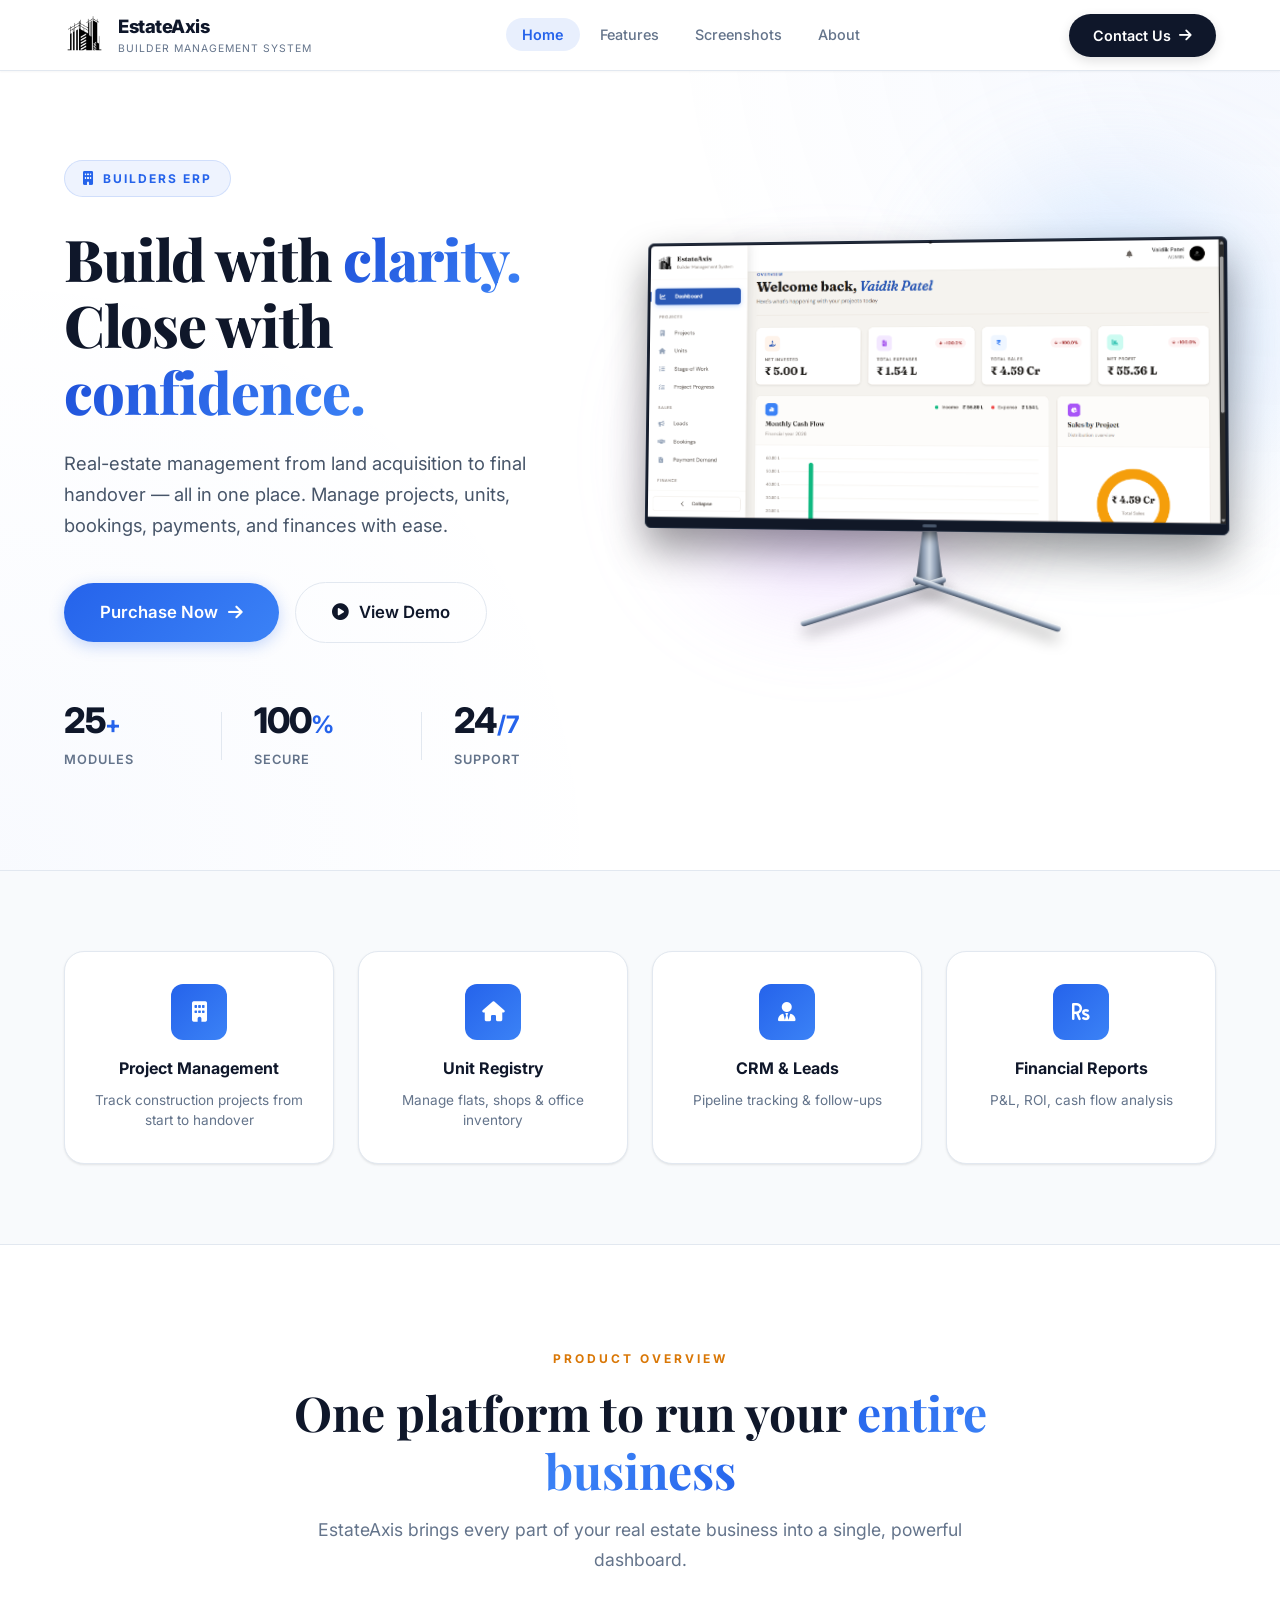
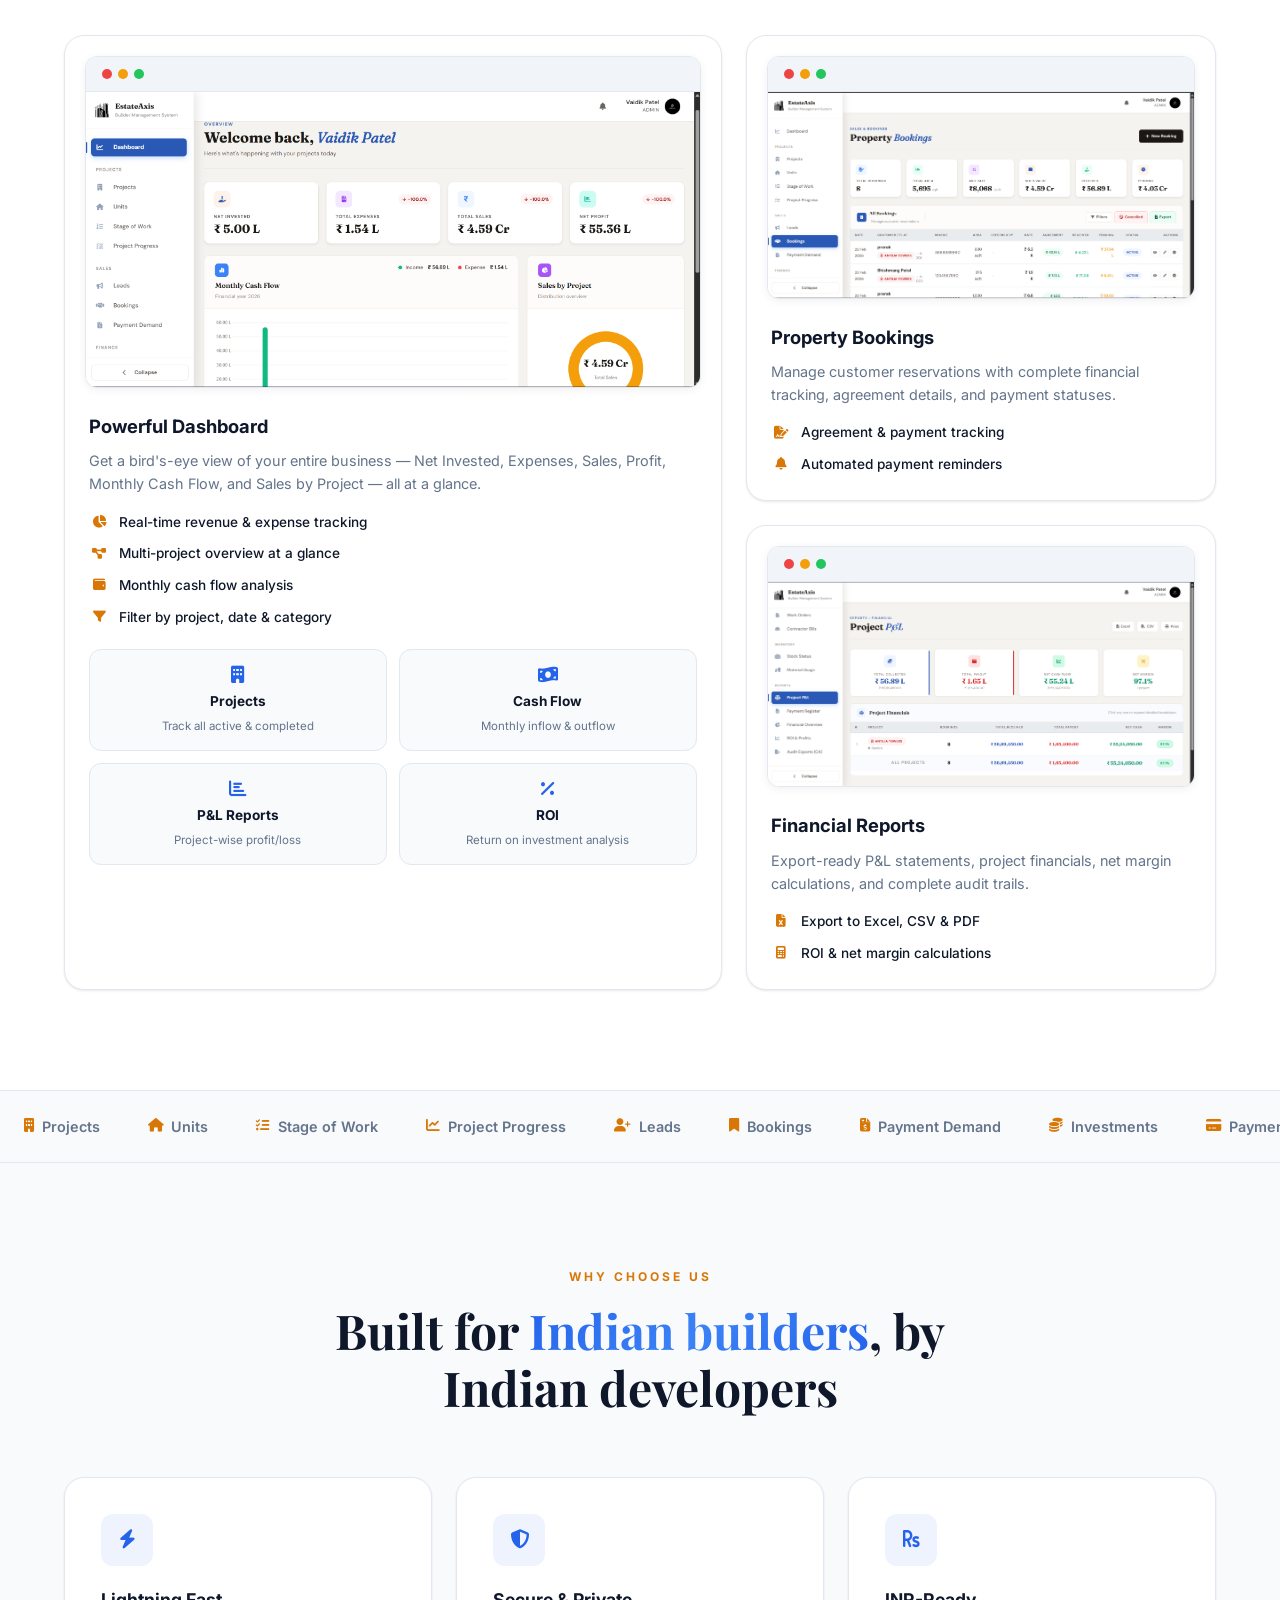
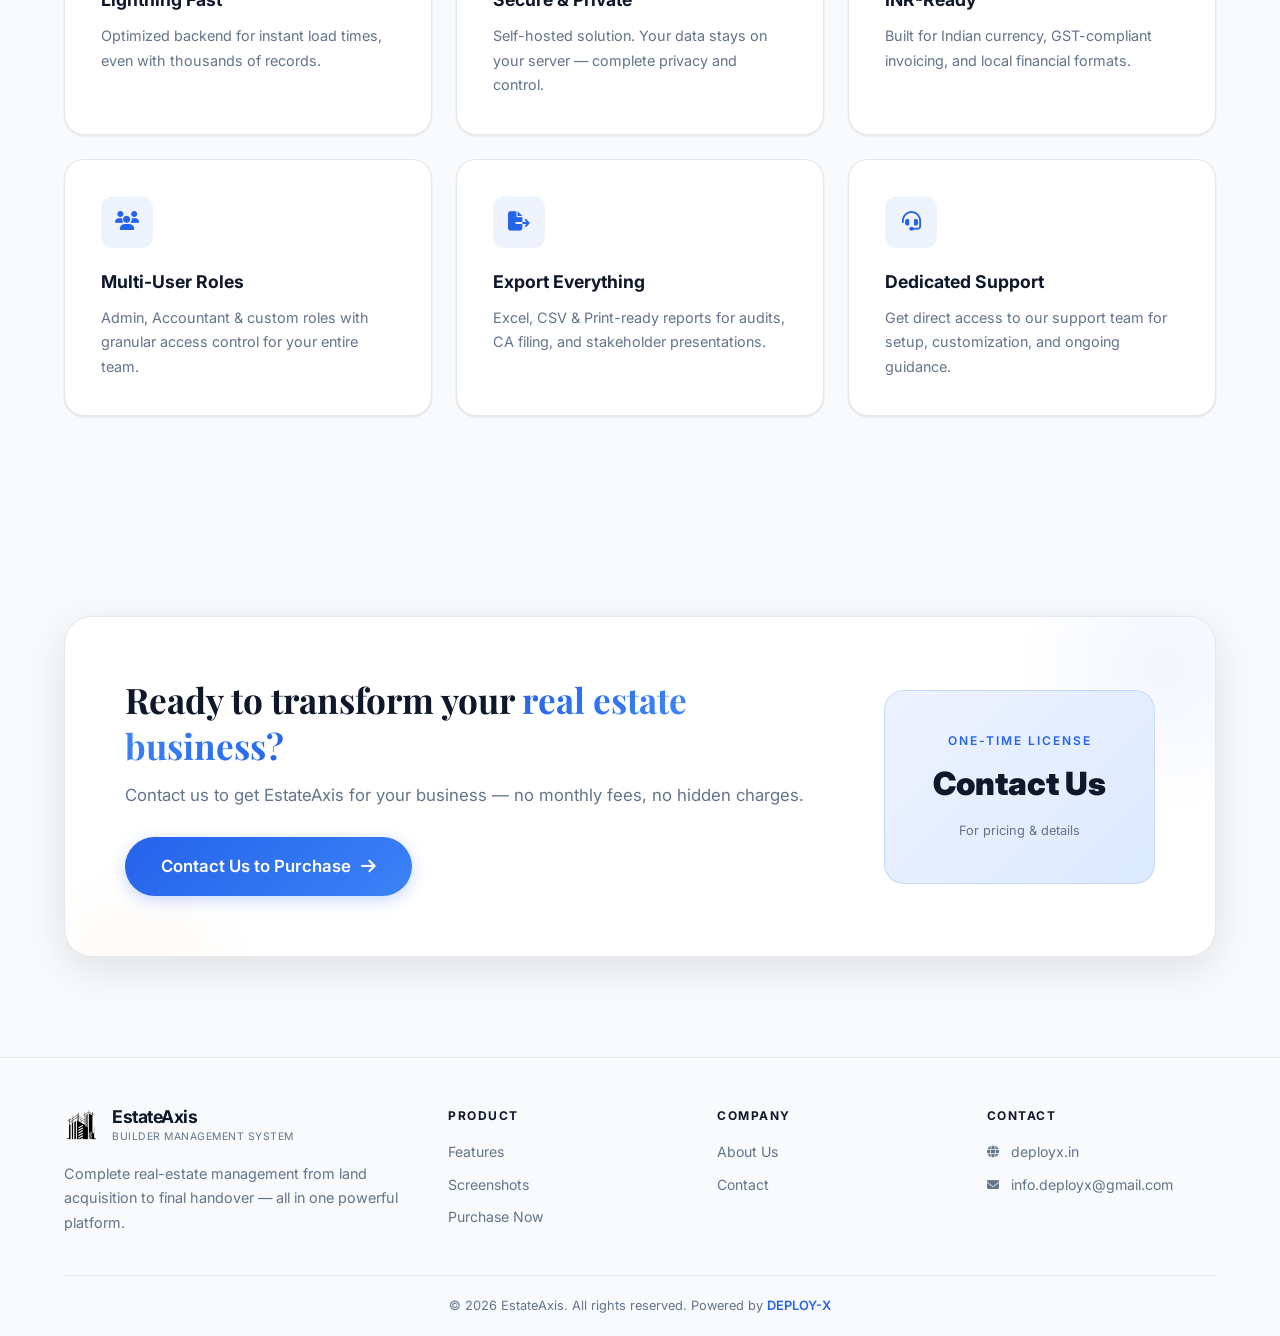
==== commit 1b96b013: "Remove pricing and purchase now buttons" ====
--- a/index.html
+++ b/index.html
@@ -56,11 +56,9 @@
                 <li><a href="index.html" class="active">Home</a></li>
                 <li><a href="features.html">Features</a></li>
                 <li><a href="screenshots.html">Screenshots</a></li>
-                <li><a href="pricing.html">Pricing</a></li>
                 <li><a href="about.html">About</a></li>
-                <li><a href="contact.html">Contact</a></li>
             </ul>
-            <a href="contact.html" class="nav-cta">Get Started <i class="fas fa-arrow-right"></i></a>
+            <a href="contact.html" class="nav-cta">Contact Us <i class="fas fa-arrow-right"></i></a>
         </div>
     </nav>
 
@@ -362,21 +360,20 @@
             <div class="cta-card">
                 <div class="cta-content">
                     <h2>Ready to transform your <span class="text-gradient">real estate business?</span></h2>
-                    <p>Get EstateAxis for a one-time investment of <strong>₹70,000</strong> — no monthly fees, no hidden
+                    <p>Contact us to get EstateAxis for your business — no monthly fees, no hidden
                         charges.</p>
                     <div class="cta-actions">
                         <a href="contact.html" class="btn btn-primary btn-lg">
                             <span>Contact Us to Purchase</span>
                             <i class="fas fa-arrow-right"></i>
                         </a>
-                        <a href="pricing.html" class="btn btn-ghost btn-lg">View Pricing Details</a>
                     </div>
                 </div>
                 <div class="cta-visual">
                     <div class="cta-price-card">
                         <span class="price-label">One-Time License</span>
-                        <div class="price-amount">₹70,000</div>
-                        <span class="price-note">Lifetime access • Free updates</span>
+                        <div class="price-amount" style="font-size: 2rem;">Contact Us</div>
+                        <span class="price-note">For pricing & details</span>
                     </div>
                 </div>
             </div>
@@ -403,7 +400,7 @@
                     <ul>
                         <li><a href="features.html">Features</a></li>
                         <li><a href="screenshots.html">Screenshots</a></li>
-                        <li><a href="pricing.html">Pricing</a></li>
+                        <li><a href="contact.html">Purchase Now</a></li>
                     </ul>
                 </div>
                 <div class="footer-links-group">
--- a/css/style.css
+++ b/css/style.css
@@ -768,32 +768,76 @@
         display: flex;
     }
 
+    /* Slide-down dropdown panel */
     .nav-links.active {
         display: flex;
         flex-direction: column;
-        position: fixed;
-        top: 0;
-        left: 0;
-        right: 0;
-        bottom: 0;
+        position: absolute;
+        top: 100%;
+        left: 16px;
+        right: 16px;
         background: rgba(255, 255, 255, 0.98);
-        backdrop-filter: blur(20px);
-        align-items: center;
-        justify-content: center;
-        gap: 8px;
+        backdrop-filter: blur(24px);
+        -webkit-backdrop-filter: blur(24px);
+        border: 1px solid var(--color-border);
+        border-radius: 16px;
+        padding: 12px;
+        gap: 4px;
         z-index: 999;
+        box-shadow: 0 20px 60px rgba(0, 0, 0, 0.12), 0 4px 12px rgba(0, 0, 0, 0.06);
+        animation: slideDown 0.3s cubic-bezier(0.16, 1, 0.3, 1) forwards;
+        transform-origin: top center;
+    }
+
+    @keyframes slideDown {
+        from {
+            opacity: 0;
+            transform: translateY(-12px) scale(0.97);
+        }
+
+        to {
+            opacity: 1;
+            transform: translateY(0) scale(1);
+        }
+    }
+
+    .nav-links.active li {
+        list-style: none;
     }
 
     .nav-links.active a {
-        font-size: 1.2rem;
-        padding: 14px 32px;
+        display: block;
+        font-size: 0.95rem;
+        font-weight: 500;
+        padding: 14px 18px;
         color: var(--color-dark);
-    }
-
-    .nav-links.active a:hover,
+        border-radius: 10px;
+        transition: background 0.2s ease, color 0.2s ease;
+    }
+
+    .nav-links.active a:hover {
+        background: rgba(37, 99, 235, 0.06);
+        color: var(--color-primary);
+    }
+
     .nav-links.active a.active {
-        color: var(--color-primary);
-        background: rgba(37, 99, 235, 0.08);
+        background: var(--color-primary);
+        color: #fff;
+        font-weight: 600;
+    }
+
+    /* Hamburger → X animation */
+    .nav-toggle.active span:nth-child(1) {
+        transform: rotate(45deg) translate(5px, 5px);
+    }
+
+    .nav-toggle.active span:nth-child(2) {
+        opacity: 0;
+        transform: scaleX(0);
+    }
+
+    .nav-toggle.active span:nth-child(3) {
+        transform: rotate(-45deg) translate(5px, -5px);
     }
 
     .footer-grid {
